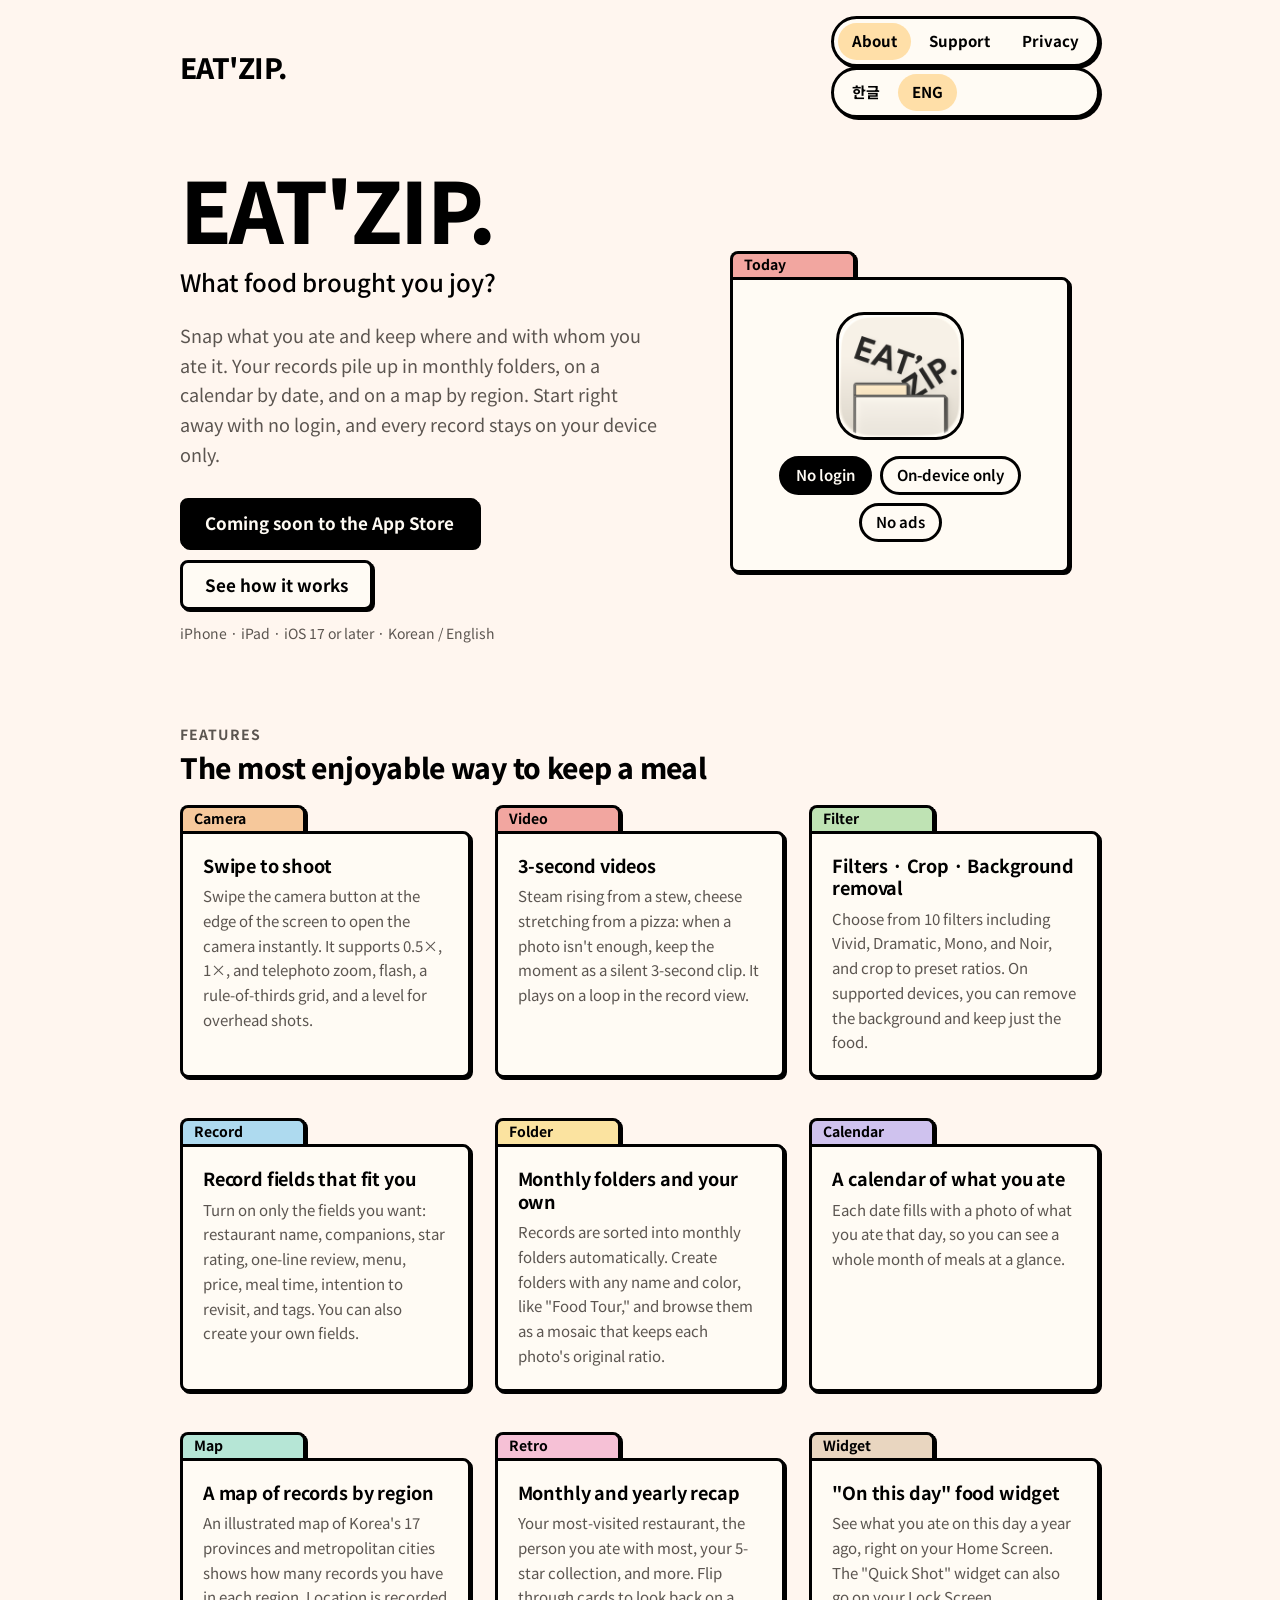
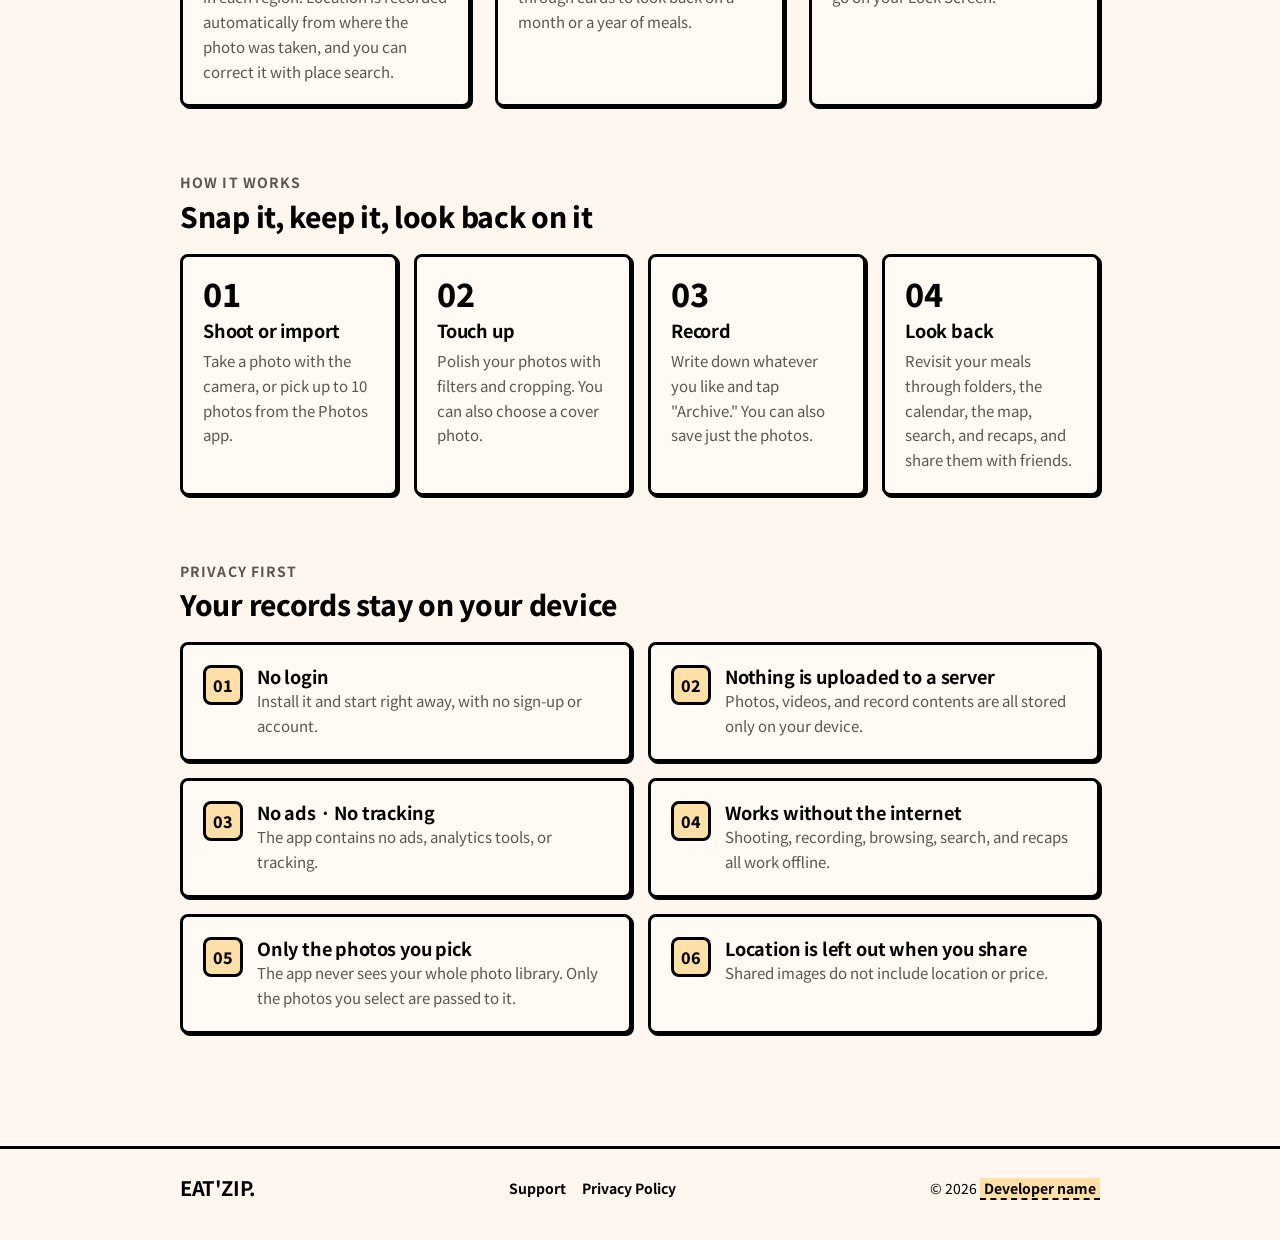
==== index-en.html @ c0b6bfdc "Add files via upload" ====
<!doctype html>
<html lang="en">
<head>
  <meta charset="utf-8">
  <meta name="viewport" content="width=device-width, initial-scale=1">
  <title>EAT'ZIP. — Today's meal, kept as a memory in a folder</title>
  <meta name="description" content="EAT'ZIP. is a food journal app for iOS. Snap what you ate and keep where and with whom you ate it. No login, and every record stays on your device.">
  <meta property="og:title" content="EAT'ZIP.">
  <meta property="og:description" content="Today's meal, kept as a memory in a folder. A food journal app with no login that stores everything on your device only.">
  <meta property="og:image" content="assets/app-icon.png">
  <link rel="icon" type="image/png" href="assets/app-icon.png">
  <link rel="apple-touch-icon" href="assets/app-icon.png">
  <link rel="preconnect" href="https://fonts.googleapis.com">
  <link rel="preconnect" href="https://fonts.gstatic.com" crossorigin>
  <link rel="stylesheet" href="https://fonts.googleapis.com/css2?family=Google+Sans+Flex:wght@400..800&family=Noto+Sans+KR:wght@400;500;700;800&display=swap">
  <link rel="stylesheet" href="assets/style.css">
</head>
<body>
  <header class="site-header">
    <div class="wrap">
      <a class="logo" href="index-en.html">EAT'ZIP.</a>
      <div class="header-nav">
        <nav class="pill-nav" aria-label="Main menu">
          <a href="index-en.html" aria-current="page">About</a>
          <a href="support-en.html">Support</a>
          <a href="privacy-en.html">Privacy</a>
        </nav>
        <nav class="pill-nav lang-nav" aria-label="Language">
          <a href="index.html" lang="ko">한글</a>
          <a href="index-en.html" lang="en" aria-current="page">ENG</a>
        </nav>
      </div>
    </div>
  </header>

  <main>
    <div class="wrap">
      <div class="hero">
        <div>
          <h1>EAT'ZIP.</h1>
          <p class="subtitle">What food brought you joy?</p>
          <p class="lead">Snap what you ate and keep where and with whom you ate it. Your records pile up in monthly folders, on a calendar by date, and on a map by region. Start right away with no login, and every record stays on your device only.</p>
          <div class="hero-actions">
            <!-- TODO: after launch, replace with the App Store link and remove aria-disabled -->
            <a class="btn btn-primary" href="#" aria-disabled="true">Coming soon to the App Store</a>
            <a class="btn" href="support-en.html">See how it works</a>
          </div>
          <p class="hero-note">iPhone · iPad · iOS 17 or later · Korean / English</p>
        </div>

        <div class="hero-art">
          <div class="folder hero-folder">
            <span class="folder-label">Today</span>
            <div class="folder-body">
              <img class="app-icon" src="assets/app-icon.png" alt="EAT'ZIP. app icon" width="128" height="128">
              <div class="chips">
                <span class="chip on">No login</span>
                <span class="chip">On-device only</span>
                <span class="chip">No ads</span>
              </div>
            </div>
          </div>
        </div>
      </div>

      <section id="features" aria-labelledby="features-title">
        <p class="eyebrow">Features</p>
        <h2 id="features-title">The most enjoyable way to keep a meal</h2>
        <div class="feature-grid">
          <article class="folder t-orange">
            <span class="folder-label">Camera</span>
            <div class="folder-body">
              <h3>Swipe to shoot</h3>
              <p>Swipe the camera button at the edge of the screen to open the camera instantly. It supports 0.5×, 1×, and telephoto zoom, flash, a rule-of-thirds grid, and a level for overhead shots.</p>
            </div>
          </article>
          <article class="folder t-coral">
            <span class="folder-label">Video</span>
            <div class="folder-body">
              <h3>3-second videos</h3>
              <p>Steam rising from a stew, cheese stretching from a pizza: when a photo isn't enough, keep the moment as a silent 3-second clip. It plays on a loop in the record view.</p>
            </div>
          </article>
          <article class="folder t-green">
            <span class="folder-label">Filter</span>
            <div class="folder-body">
              <h3>Filters · Crop · Background removal</h3>
              <p>Choose from 10 filters including Vivid, Dramatic, Mono, and Noir, and crop to preset ratios. On supported devices, you can remove the background and keep just the food.</p>
            </div>
          </article>
          <article class="folder t-blue">
            <span class="folder-label">Record</span>
            <div class="folder-body">
              <h3>Record fields that fit you</h3>
              <p>Turn on only the fields you want: restaurant name, companions, star rating, one-line review, menu, price, meal time, intention to revisit, and tags. You can also create your own fields.</p>
            </div>
          </article>
          <article class="folder t-butter">
            <span class="folder-label">Folder</span>
            <div class="folder-body">
              <h3>Monthly folders and your own</h3>
              <p>Records are sorted into monthly folders automatically. Create folders with any name and color, like "Food Tour," and browse them as a mosaic that keeps each photo's original ratio.</p>
            </div>
          </article>
          <article class="folder t-lavender">
            <span class="folder-label">Calendar</span>
            <div class="folder-body">
              <h3>A calendar of what you ate</h3>
              <p>Each date fills with a photo of what you ate that day, so you can see a whole month of meals at a glance.</p>
            </div>
          </article>
          <article class="folder t-mint">
            <span class="folder-label">Map</span>
            <div class="folder-body">
              <h3>A map of records by region</h3>
              <p>An illustrated map of Korea's 17 provinces and metropolitan cities shows how many records you have in each region. Location is recorded automatically from where the photo was taken, and you can correct it with place search.</p>
            </div>
          </article>
          <article class="folder t-rose">
            <span class="folder-label">Retro</span>
            <div class="folder-body">
              <h3>Monthly and yearly recap</h3>
              <p>Your most-visited restaurant, the person you ate with most, your 5-star collection, and more. Flip through cards to look back on a month or a year of meals.</p>
            </div>
          </article>
          <article class="folder t-latte">
            <span class="folder-label">Widget</span>
            <div class="folder-body">
              <h3>"On this day" food widget</h3>
              <p>See what you ate on this day a year ago, right on your Home Screen. The "Quick Shot" widget can also go on your Lock Screen.</p>
            </div>
          </article>
        </div>
      </section>

      <section id="how" aria-labelledby="how-title">
        <p class="eyebrow">How it works</p>
        <h2 id="how-title">Snap it, keep it, look back on it</h2>
        <ol class="steps">
          <li class="box">
            <h3>Shoot or import</h3>
            <p>Take a photo with the camera, or pick up to 10 photos from the Photos app.</p>
          </li>
          <li class="box">
            <h3>Touch up</h3>
            <p>Polish your photos with filters and cropping. You can also choose a cover photo.</p>
          </li>
          <li class="box">
            <h3>Record</h3>
            <p>Write down whatever you like and tap "Archive." You can also save just the photos.</p>
          </li>
          <li class="box">
            <h3>Look back</h3>
            <p>Revisit your meals through folders, the calendar, the map, search, and recaps, and share them with friends.</p>
          </li>
        </ol>
      </section>

      <section id="promise" aria-labelledby="promise-title">
        <p class="eyebrow">Privacy first</p>
        <h2 id="promise-title">Your records stay on your device</h2>
        <div class="promise-grid">
          <div class="box promise">
            <span class="mark" aria-hidden="true">01</span>
            <div>
              <h3>No login</h3>
              <p>Install it and start right away, with no sign-up or account.</p>
            </div>
          </div>
          <div class="box promise">
            <span class="mark" aria-hidden="true">02</span>
            <div>
              <h3>Nothing is uploaded to a server</h3>
              <p>Photos, videos, and record contents are all stored only on your device.</p>
            </div>
          </div>
          <div class="box promise">
            <span class="mark" aria-hidden="true">03</span>
            <div>
              <h3>No ads · No tracking</h3>
              <p>The app contains no ads, analytics tools, or tracking.</p>
            </div>
          </div>
          <div class="box promise">
            <span class="mark" aria-hidden="true">04</span>
            <div>
              <h3>Works without the internet</h3>
              <p>Shooting, recording, browsing, search, and recaps all work offline.</p>
            </div>
          </div>
          <div class="box promise">
            <span class="mark" aria-hidden="true">05</span>
            <div>
              <h3>Only the photos you pick</h3>
              <p>The app never sees your whole photo library. Only the photos you select are passed to it.</p>
            </div>
          </div>
          <div class="box promise">
            <span class="mark" aria-hidden="true">06</span>
            <div>
              <h3>Location is left out when you share</h3>
              <p>Shared images do not include location or price.</p>
            </div>
          </div>
        </div>
      </section>
    </div>
  </main>

  <footer class="site-footer">
    <div class="wrap">
      <a class="logo" href="index-en.html">EAT'ZIP.</a>
      <nav aria-label="Footer menu">
        <a href="support-en.html">Support</a>
        <a href="privacy-en.html">Privacy Policy</a>
      </nav>
      <span>© 2026 <span class="todo">Developer name</span></span>
    </div>
  </footer>
</body>
</html>
---- assets/style.css ----
/* EAT'ZIP. 홈페이지 공용 스타일 — 앱의 DESIGN_GUIDE.md 값을 그대로 옮겼다.
   크림 배경 · 3px 검정 테두리 · 블러 없는 (2,2) 검정 그림자 · r=8 · 파스텔 폴더 탭 */

:root {
  --bg: #FFF6EF;          /* EatZipTheme.background */
  --card: #FFFBF4;        /* EatZipTheme.cardFill */
  --active: #FFDFA8;      /* EatZipTheme.activeFill */
  --ink: #000;
  --muted: #5b5550;
  --line: 3px;
  --radius: 8px;
  --shadow: 2px 2px 0 #000;

  /* EatZipTheme.tabColors */
  --tab-orange: #F6C89B;
  --tab-coral: #F2A6A0;
  --tab-green: #BFE3B4;
  --tab-blue: #AEDAEF;
  --tab-butter: #FBE3A0;
  --tab-lavender: #CFC2EE;
  --tab-mint: #B6E6D6;
  --tab-rose: #F6C1D6;
  --tab-latte: #E9D6C0;

  --font: "Google Sans Flex", "Google Sans", -apple-system, BlinkMacSystemFont,
          "Apple SD Gothic Neo", "Noto Sans KR", "Malgun Gothic", sans-serif;

  color-scheme: light;
}

* { box-sizing: border-box; }

html { -webkit-text-size-adjust: 100%; scroll-behavior: smooth; }

body {
  margin: 0;
  background: var(--bg);
  color: var(--ink);
  font-family: var(--font);
  font-size: 16px;
  line-height: 1.65;
  word-break: keep-all;
  overflow-wrap: break-word;
}

a { color: inherit; }

img { max-width: 100%; display: block; }

.wrap {
  width: 100%;
  max-width: 960px;
  margin: 0 auto;
  padding: 0 20px;
}

.narrow { max-width: 760px; }

/* ---------- 헤더 ---------- */

.site-header { padding: 16px 0 8px; }

.site-header .wrap {
  display: flex;
  align-items: center;
  justify-content: space-between;
  gap: 12px;
  flex-wrap: wrap;
}

.logo {
  font-weight: 800;
  font-size: 28px;
  letter-spacing: -0.02em;
  text-decoration: none;
  line-height: 1;
}

/* RootBottomBar처럼 하나의 필 안에 메뉴를 두고, 현재 페이지만 activeFill 캡슐 */
.pill-nav {
  display: flex;
  gap: 4px;
  padding: 4px;
  background: var(--card);
  border: var(--line) solid var(--ink);
  border-radius: 999px;
  box-shadow: var(--shadow);
}

.pill-nav a {
  padding: 6px 14px;
  border-radius: 999px;
  font-weight: 700;
  font-size: 15px;
  text-decoration: none;
  white-space: nowrap;
}

.pill-nav a:hover { background: rgba(255, 223, 168, 0.5); }

.pill-nav a[aria-current="page"] { background: var(--active); }

/* ---------- 공용 박스 ---------- */

.box {
  background: var(--card);
  border: var(--line) solid var(--ink);
  border-radius: var(--radius);
  box-shadow: var(--shadow);
  padding: 20px;
}

.btn {
  display: inline-flex;
  align-items: center;
  justify-content: center;
  gap: 8px;
  min-height: 50px;
  padding: 0 22px;
  border: var(--line) solid var(--ink);
  border-radius: var(--radius);
  background: var(--card);
  box-shadow: var(--shadow);
  font: inherit;
  font-weight: 700;
  font-size: 17px;
  text-decoration: none;
  transition: transform 0.12s ease, box-shadow 0.12s ease;
}

.btn:hover { background: var(--active); }

.btn:active { transform: translate(2px, 2px); box-shadow: 0 0 0 #000; }

/* PrimaryButtonStyle — 검정 배경 + cardFill 글자 */
.btn-primary { background: var(--ink); color: var(--card); }

.btn-primary:hover { background: #222; }

.btn[aria-disabled="true"] { cursor: default; }

.chip {
  display: inline-block;
  padding: 4px 14px;
  border: var(--line) solid var(--ink);
  border-radius: 999px;
  background: var(--card);
  font-weight: 600;
  font-size: 15px;
}

.chip.on { background: var(--ink); color: var(--card); }

/* 확인이 필요한 자리 — 게시 전에 채우고 이 표시를 지운다 */
.todo {
  background: var(--active);
  border-bottom: 2px dashed var(--ink);
  padding: 0 4px;
  font-weight: 700;
}

/* ---------- 섹션 공통 ---------- */

main { padding-bottom: 40px; }

section { margin-top: 64px; }

.eyebrow {
  margin: 0 0 4px;
  font-weight: 700;
  font-size: 14px;
  letter-spacing: 0.08em;
  text-transform: uppercase;
  color: var(--muted);
}

h1, h2, h3 { line-height: 1.25; letter-spacing: -0.01em; }

h2 { font-size: 28px; font-weight: 800; margin: 0 0 20px; }

h3 { font-size: 18px; font-weight: 700; margin: 0 0 8px; }

.lead { font-size: 18px; color: var(--muted); }

/* ---------- 홈: 히어로 ---------- */

.hero {
  display: grid;
  grid-template-columns: 1.2fr 1fr;
  gap: 40px;
  align-items: center;
  padding-top: 40px;
}

.hero h1 {
  margin: 0;
  font-size: clamp(48px, 10vw, 84px);
  font-weight: 800;
  letter-spacing: -0.03em;
  line-height: 1;
}

.hero .subtitle {
  margin: 12px 0 0;
  font-size: clamp(20px, 3.4vw, 24px);
  font-weight: 500;
}

.hero .lead { margin: 20px 0 28px; }

.hero-actions { display: flex; gap: 12px; flex-wrap: wrap; }

.hero-note { margin-top: 12px; font-size: 14px; color: var(--muted); }

.hero-art { display: flex; justify-content: center; }

/* ---------- 폴더 카드 (FolderShape) ---------- */

.folder {
  position: relative;
  padding-top: 26px;        /* 탭 높이 */
  filter: drop-shadow(2px 2px 0 #000);
}

.folder::before {          /* 왼쪽에 붙은 탭 */
  content: "";
  position: absolute;
  top: 0;
  left: 0;
  width: min(120px, 60%);
  height: 29px;            /* 테두리가 본체와 겹치도록 3px 더 */
  background: var(--tab, var(--tab-orange));
  border: var(--line) solid var(--ink);
  border-bottom: none;
  border-radius: var(--radius) var(--radius) 0 0;
}

.folder-body {
  position: relative;
  background: var(--card);
  border: var(--line) solid var(--ink);
  border-radius: 0 var(--radius) var(--radius) var(--radius);
  padding: 20px;
  height: 100%;
}

.folder-label {
  position: absolute;
  top: 2px;
  left: 14px;
  z-index: 1;
  font-weight: 700;
  font-size: 14px;
  line-height: 22px;
}

/* 히어로의 큰 폴더 + 앱 아이콘 */
.hero-folder { width: min(340px, 100%); --tab: var(--tab-coral); }

.hero-folder .folder-body {
  display: flex;
  flex-direction: column;
  align-items: center;
  gap: 16px;
  padding: 32px 20px 28px;
}

.app-icon {
  width: 128px;
  height: 128px;
  border: var(--line) solid var(--ink);
  border-radius: 28px;
}

.hero-folder .chips { display: flex; flex-wrap: wrap; gap: 8px; justify-content: center; }

/* ---------- 홈: 기능 그리드 ---------- */

.feature-grid {
  display: grid;
  grid-template-columns: repeat(3, minmax(0, 1fr));
  gap: 40px 24px;
}

.feature-grid .folder-body p { margin: 0; color: var(--muted); font-size: 15px; }

.t-orange { --tab: var(--tab-orange); }
.t-coral { --tab: var(--tab-coral); }
.t-green { --tab: var(--tab-green); }
.t-blue { --tab: var(--tab-blue); }
.t-butter { --tab: var(--tab-butter); }
.t-lavender { --tab: var(--tab-lavender); }
.t-mint { --tab: var(--tab-mint); }
.t-rose { --tab: var(--tab-rose); }
.t-latte { --tab: var(--tab-latte); }

/* ---------- 홈: 장점 ---------- */

.promise-grid {
  display: grid;
  grid-template-columns: repeat(2, minmax(0, 1fr));
  gap: 16px;
}

.promise { display: flex; gap: 14px; align-items: flex-start; }

.promise .mark {
  flex: none;
  width: 40px;
  height: 40px;
  display: grid;
  place-items: center;
  background: var(--active);
  border: var(--line) solid var(--ink);
  border-radius: var(--radius);
  font-weight: 800;
}

.promise h3 { margin-bottom: 2px; }

.promise p { margin: 0; color: var(--muted); font-size: 15px; }

/* ---------- 홈: 사용 흐름 ---------- */

.steps {
  list-style: none;
  margin: 0;
  padding: 0;
  display: grid;
  grid-template-columns: repeat(4, minmax(0, 1fr));
  gap: 16px;
  counter-reset: step;
}

.steps li { counter-increment: step; }

.steps li::before {
  content: counter(step, decimal-leading-zero);
  display: block;
  font-size: 32px;
  font-weight: 800;
  line-height: 1;
  margin-bottom: 10px;
}

.steps p { margin: 0; font-size: 15px; color: var(--muted); }

/* ---------- 문서형 페이지 (개인정보·지원) ---------- */

.page-title { padding-top: 32px; }

.page-title h1 { margin: 0; font-size: clamp(32px, 6vw, 44px); font-weight: 800; }

.page-title .meta { margin: 8px 0 0; color: var(--muted); font-size: 15px; }

.doc section { margin-top: 32px; }

.doc h2 { font-size: 22px; margin-bottom: 12px; }

.doc p, .doc li { font-size: 16px; }

.doc ul, .doc ol { padding-left: 22px; margin: 8px 0; }

.doc li + li { margin-top: 4px; }

/* 박스형 목록은 기본 들여쓰기를 쓰지 않는다 */
.doc .summary-list, .doc .guide-list { padding-left: 0; margin: 0; }

.doc .guide-list li + li, .doc .summary-list li + li { margin-top: 0; }

.summary-list {
  list-style: none;
  padding: 0;
  margin: 0;
  display: grid;
  gap: 8px;
}

.summary-list li { display: flex; gap: 10px; }

.summary-list li::before { content: "✓"; font-weight: 800; }

.table-scroll { overflow-x: auto; }

table {
  width: 100%;
  border-collapse: separate;
  border-spacing: 0;
  background: var(--card);
  border: var(--line) solid var(--ink);
  border-radius: var(--radius);
  box-shadow: var(--shadow);
  overflow: hidden;
  font-size: 15px;
}

th, td { text-align: left; vertical-align: top; padding: 12px 14px; }

th { background: var(--active); font-weight: 700; white-space: nowrap; }

tr + tr td, tr + tr th { border-top: 2px solid var(--ink); }

td + td, th + th, th + td { border-left: 2px solid var(--ink); }

.toc {
  display: flex;
  flex-wrap: wrap;
  gap: 8px;
  margin-top: 20px;
}

.toc a { text-decoration: none; }

.toc a:hover .chip { background: var(--active); }

/* ---------- 지원: 사용 안내 / FAQ ---------- */

.guide-list {
  list-style: none;
  margin: 0;
  padding: 0;
  display: grid;
  gap: 16px;
}

.guide-list .box { display: flex; gap: 16px; align-items: flex-start; }

.guide-list .num {
  flex: none;
  width: 36px;
  height: 36px;
  display: grid;
  place-items: center;
  background: var(--ink);
  color: var(--card);
  border-radius: var(--radius);
  font-weight: 800;
}

.guide-list h3 { margin: 4px 0 4px; }

.guide-list p { margin: 0; color: var(--muted); }

.faq-group + .faq-group { margin-top: 32px; }

.faq-group h3 { font-size: 15px; letter-spacing: 0.06em; color: var(--muted); margin-bottom: 12px; }

details {
  background: var(--card);
  border: var(--line) solid var(--ink);
  border-radius: var(--radius);
  box-shadow: var(--shadow);
}

details + details { margin-top: 12px; }

summary {
  list-style: none;
  cursor: pointer;
  padding: 14px 52px 14px 16px;
  position: relative;
  font-weight: 700;
  font-size: 17px;
}

summary::-webkit-details-marker { display: none; }

summary::after {
  content: "+";
  position: absolute;
  right: 12px;
  top: 50%;
  transform: translateY(-50%);
  width: 28px;
  height: 28px;
  display: grid;
  place-items: center;
  border: var(--line) solid var(--ink);
  border-radius: 6px;
  font-weight: 800;
  line-height: 1;
}

details[open] summary::after { content: "−"; background: var(--active); }

details[open] summary { border-bottom: 2px solid var(--ink); }

.answer { padding: 14px 16px 16px; }

.answer p { margin: 0; }

.answer p + p, .answer ul { margin-top: 8px; }

.answer ul { padding-left: 20px; margin-bottom: 0; }

.notice {
  background: var(--active);
  border: var(--line) solid var(--ink);
  border-radius: var(--radius);
  box-shadow: var(--shadow);
  padding: 20px;
}

.notice h2 { margin: 0 0 10px; font-size: 20px; }

.notice ul { margin: 0; padding-left: 20px; }

.contact { display: flex; flex-wrap: wrap; gap: 16px; align-items: center; justify-content: space-between; }

.contact p { margin: 0; }

/* ---------- 푸터 ---------- */

.site-footer { margin-top: 72px; padding: 28px 0 40px; border-top: var(--line) solid var(--ink); }

.site-footer .wrap {
  display: flex;
  flex-wrap: wrap;
  gap: 12px 24px;
  align-items: center;
  justify-content: space-between;
  font-size: 14px;
}

.site-footer nav { display: flex; gap: 16px; flex-wrap: wrap; }

.site-footer a { font-weight: 700; text-decoration: none; }

.site-footer a:hover { text-decoration: underline; }

.site-footer .logo { font-size: 20px; }

/* ---------- 반응형 ---------- */

@media (max-width: 820px) {
  .hero { grid-template-columns: 1fr; gap: 48px; padding-top: 24px; }
  .feature-grid { grid-template-columns: repeat(2, minmax(0, 1fr)); }
  .steps { grid-template-columns: repeat(2, minmax(0, 1fr)); }
}

@media (max-width: 560px) {
  .site-header .wrap { justify-content: center; }
  .feature-grid, .promise-grid, .steps { grid-template-columns: 1fr; }
  .pill-nav a { padding: 6px 12px; font-size: 14px; }
  section { margin-top: 48px; }
  h2 { font-size: 24px; }
  th { white-space: normal; }
}

@media (prefers-reduced-motion: reduce) {
  html { scroll-behavior: auto; }
  .btn { transition: none; }
}
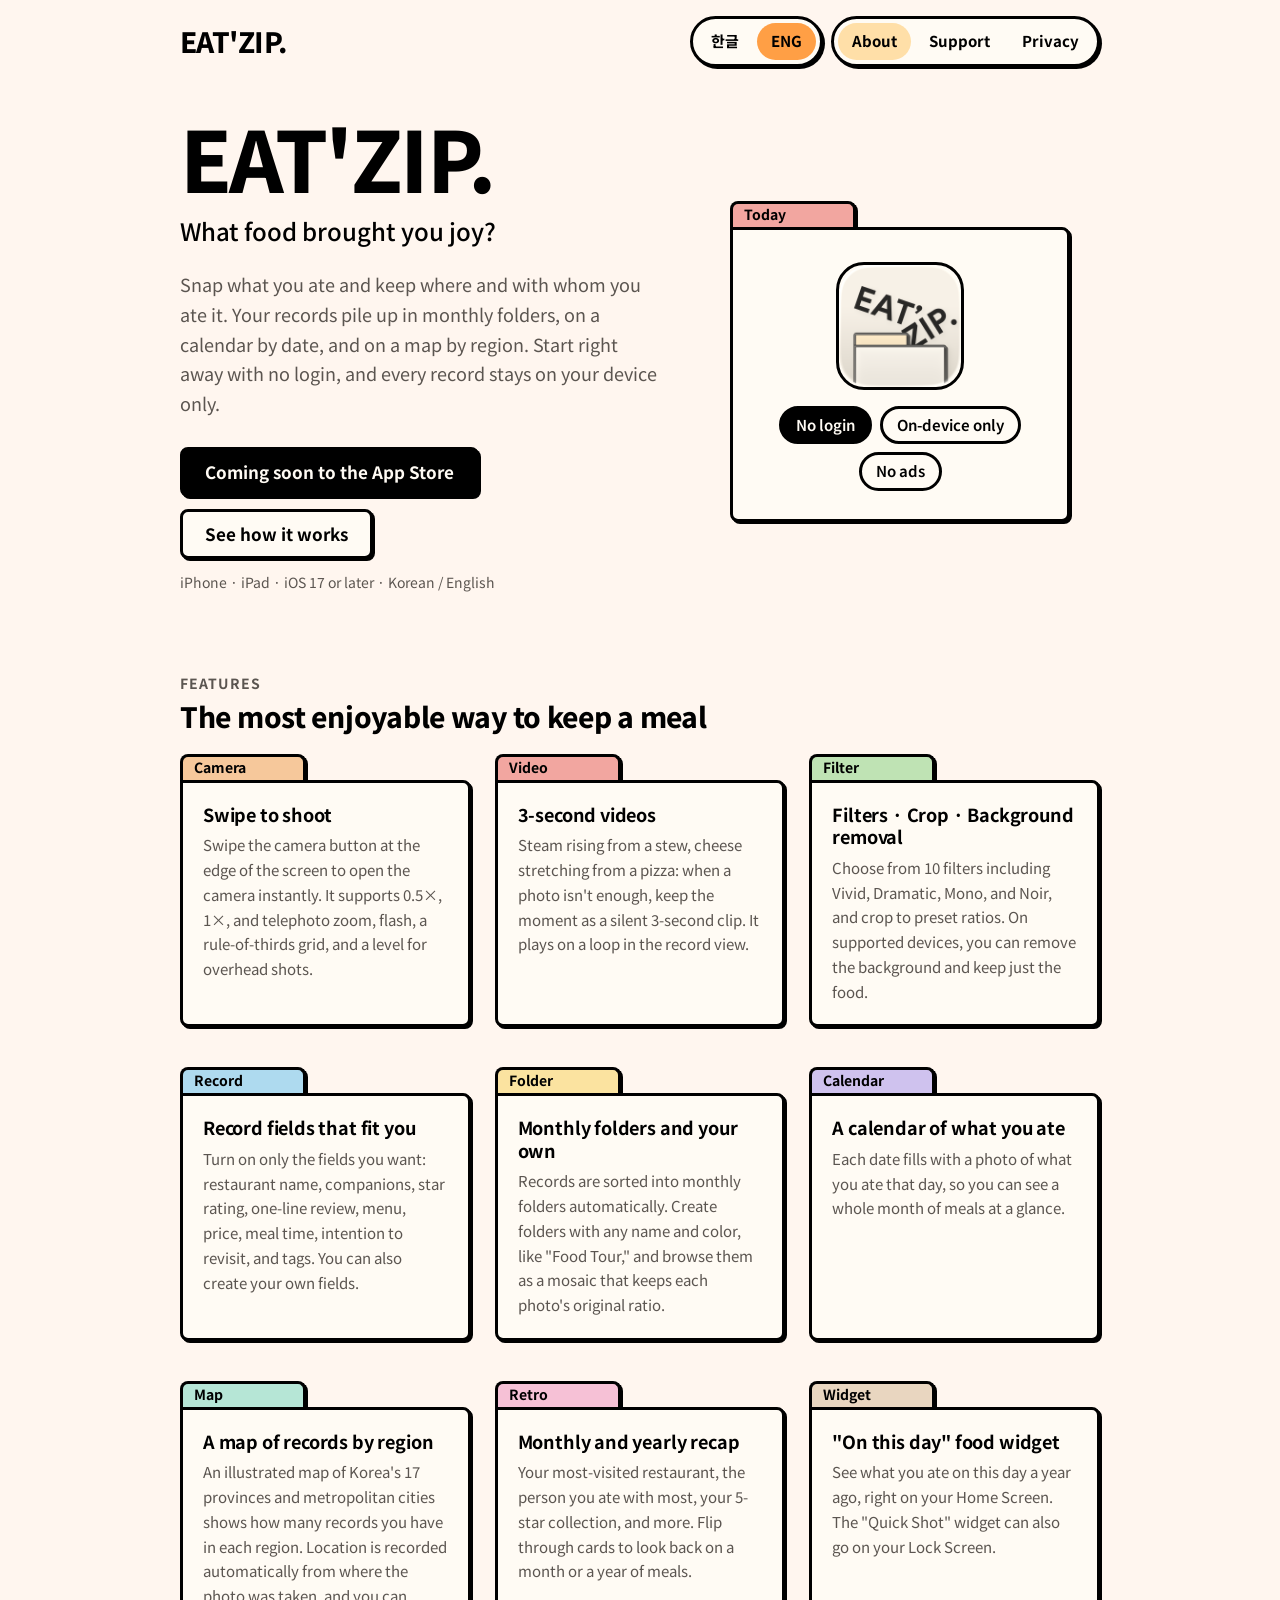
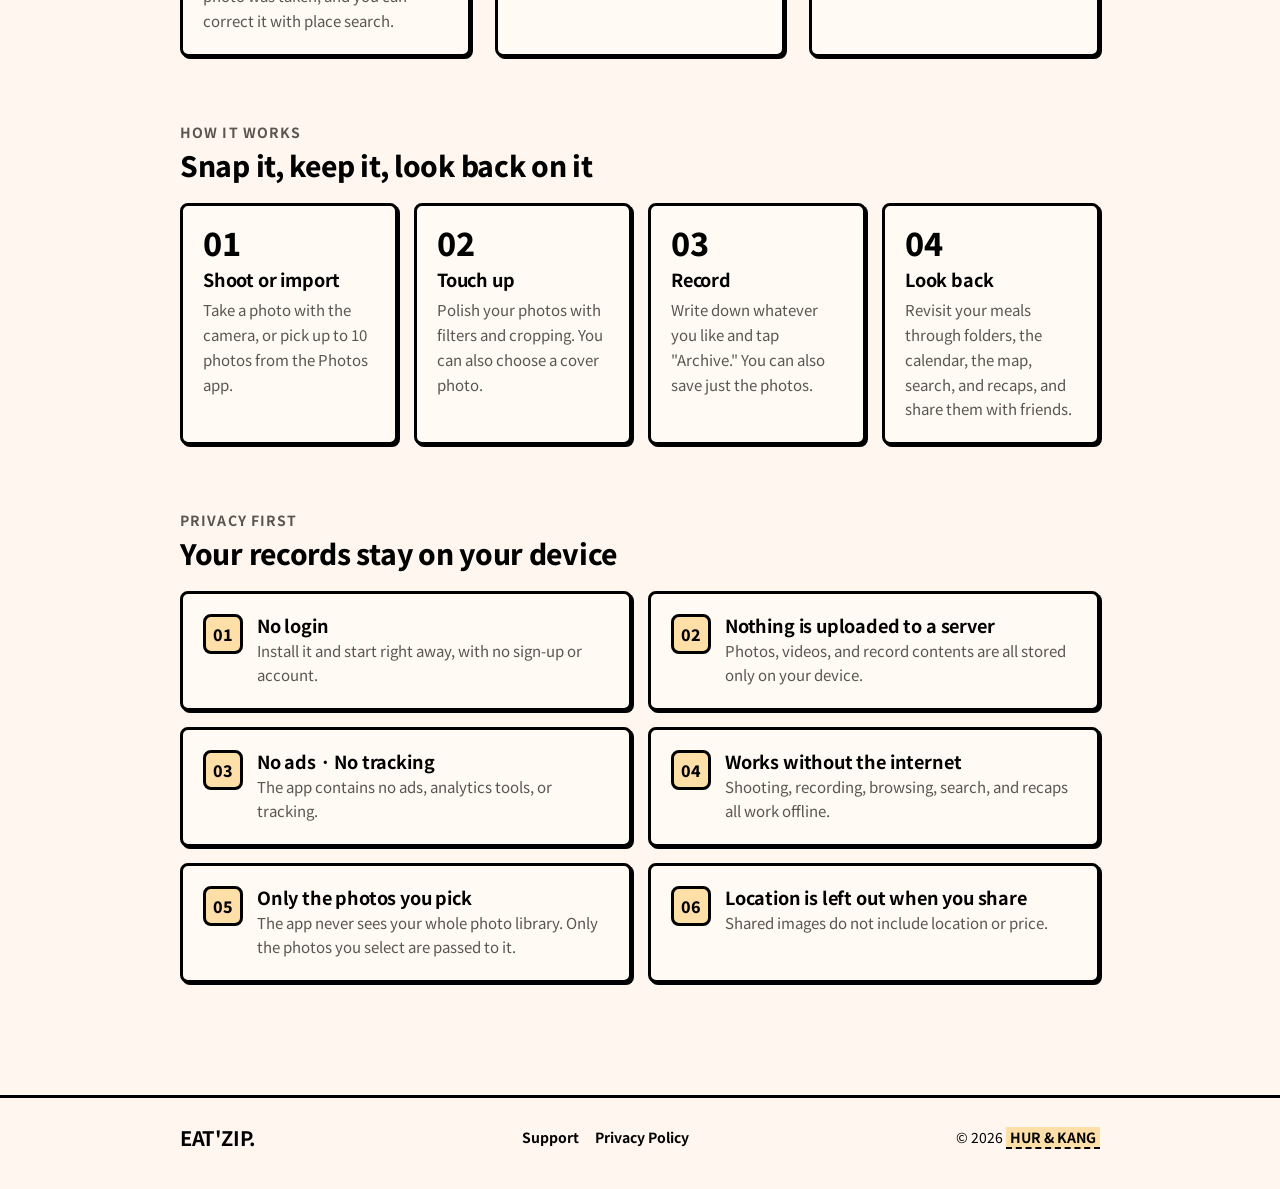
==== commit c0676e91: "Update index-en.html" ====
--- a/index-en.html
+++ b/index-en.html
@@ -214,7 +214,7 @@
         <a href="support-en.html">Support</a>
         <a href="privacy-en.html">Privacy Policy</a>
       </nav>
-      <span>© 2026 <span class="todo">Developer name</span></span>
+      <span>© 2026 <span class="todo">HUR & KANG</span></span>
     </div>
   </footer>
 </body>
--- a/assets/style.css
+++ b/assets/style.css
@@ -5,6 +5,7 @@
   --bg: #FFF6EF;          /* EatZipTheme.background */
   --card: #FFFBF4;        /* EatZipTheme.cardFill */
   --active: #FFDFA8;      /* EatZipTheme.activeFill */
+  --lang-active: #FF9F45; /* 한영 전환에서 선택된 언어 */
   --ink: #000;
   --muted: #5b5550;
   --line: 3px;
@@ -100,6 +101,23 @@
 
 .pill-nav a[aria-current="page"] { background: var(--active); }
 
+/* 주요 메뉴 + 한영 전환을 한 줄로 묶는다. 한영 전환은 메뉴 왼쪽, 내용 크기만큼만 차지 */
+.header-nav {
+  display: flex;
+  align-items: center;
+  justify-content: flex-end;
+  flex-wrap: wrap;
+  gap: 8px;
+}
+
+.header-nav .pill-nav { flex: none; }
+
+.header-nav .lang-nav { order: -1; }
+
+.lang-nav a:hover { background: rgba(255, 159, 69, 0.35); }
+
+.lang-nav a[aria-current="page"] { background: var(--lang-active); }
+
 /* ---------- 공용 박스 ---------- */
 
 .box {
@@ -542,6 +560,8 @@
   .site-header .wrap { justify-content: center; }
   .feature-grid, .promise-grid, .steps { grid-template-columns: 1fr; }
   .pill-nav a { padding: 6px 12px; font-size: 14px; }
+  .header-nav { justify-content: center; }
+  .lang-nav a { padding: 6px 10px; font-size: 13px; }
   section { margin-top: 48px; }
   h2 { font-size: 24px; }
   th { white-space: normal; }
@@ -550,4 +570,4 @@
 @media (prefers-reduced-motion: reduce) {
   html { scroll-behavior: auto; }
   .btn { transition: none; }
-}
+}
